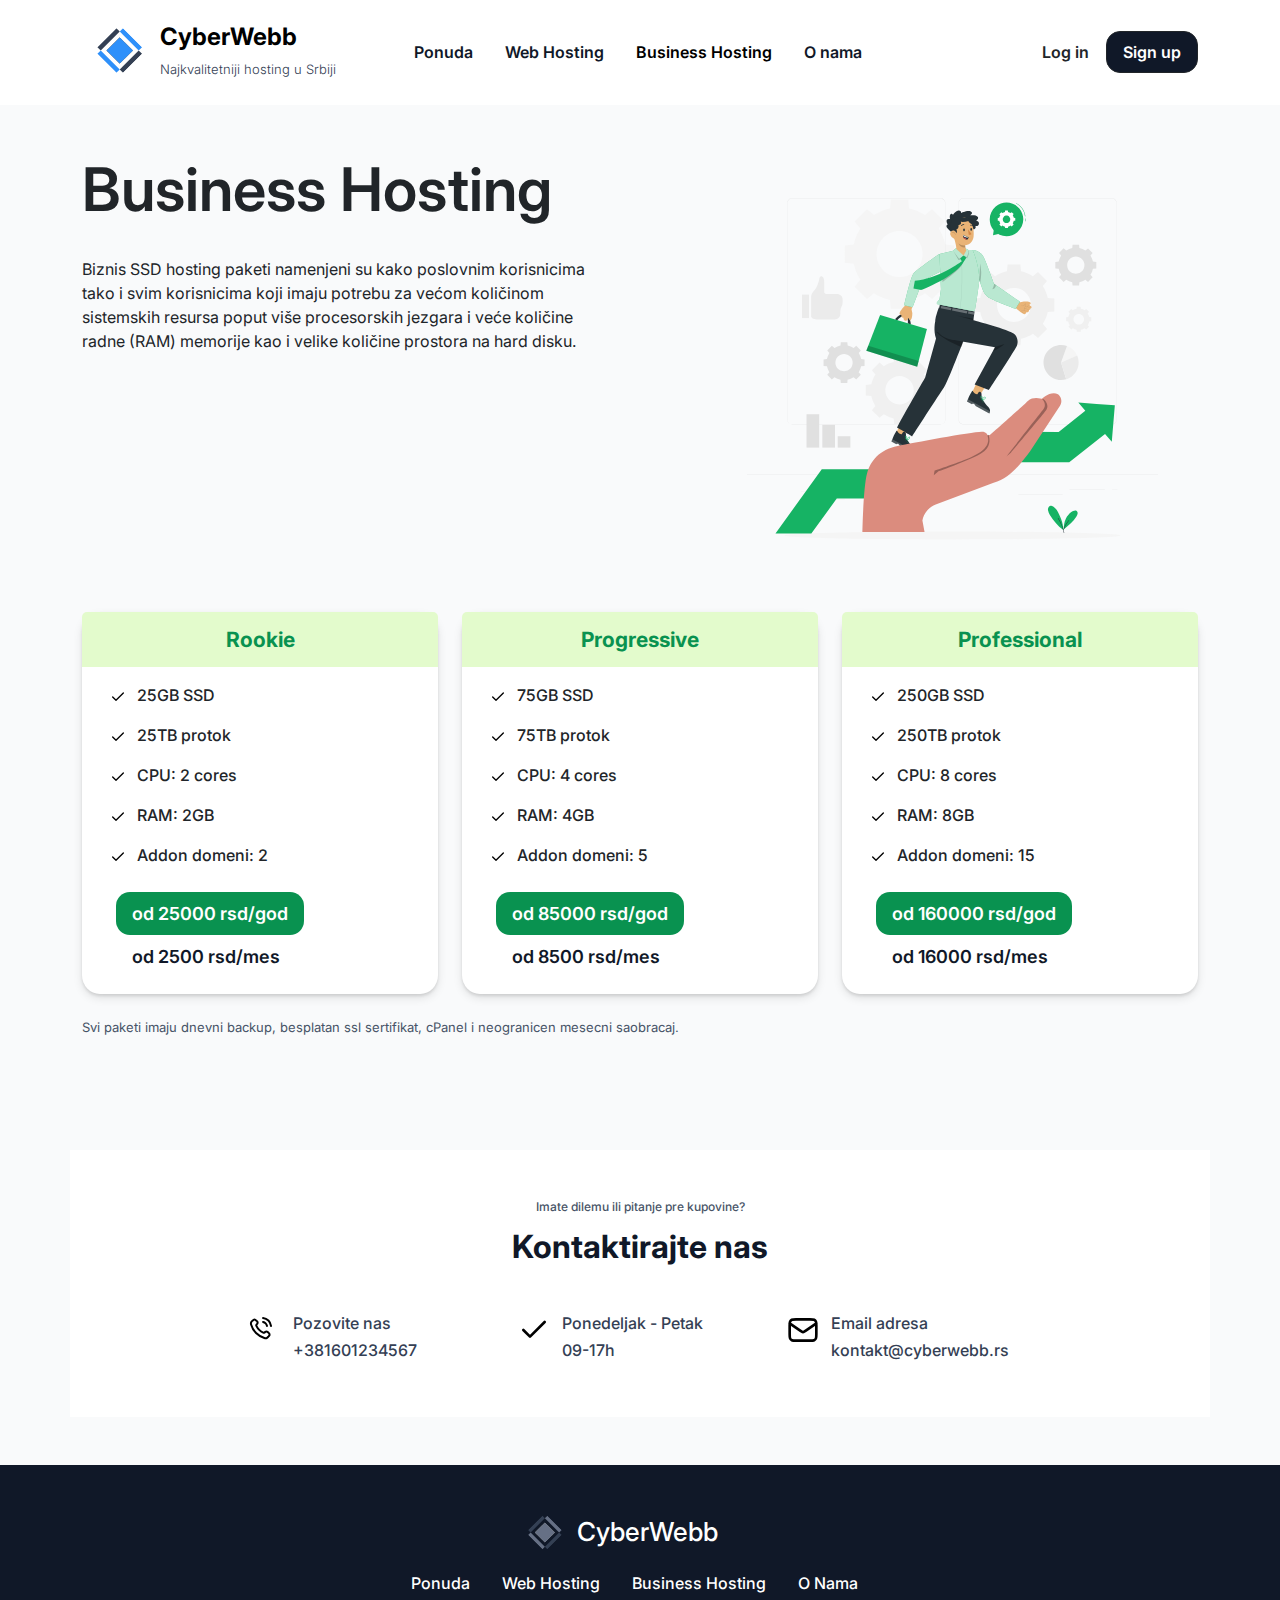
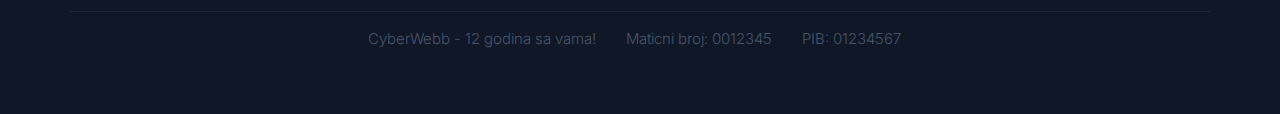
==== business-hosting.html @ a725f258 "Added missing pages" ====
<!DOCTYPE html>
<html lang="en">
<head>
  <title>Bootstrap Example</title>
  <meta charset="utf-8">
  <meta name="viewport" content="width=device-width, initial-scale=1">
  <link href="https://cdn.jsdelivr.net/npm/bootstrap@5.2.3/dist/css/bootstrap.min.css" rel="stylesheet">
  <script src="https://cdn.jsdelivr.net/npm/bootstrap@5.2.3/dist/js/bootstrap.bundle.min.js"></script>

  <link rel="preconnect" href="https://fonts.googleapis.com">
  <link rel="preconnect" href="https://fonts.gstatic.com" crossorigin>
  <link href="https://fonts.googleapis.com/css2?family=Inter:wght@100;200;300;400;500;600;700;800;900&family=Roboto:wght@100&display=swap" rel="stylesheet">

  <link rel="stylesheet" href="mystyle.css">

</head>
<body>

<nav class="navbar navbar-expand-sm bg-white navbar-white">
  <div class="container">
    <a class="navbar-brand">
      <div class="container" style="min-width: 300px;">
        <div class="row">
          <div class="logo1" style="width: 20%">
            <img src="img/logouboji.svg" style="width: 52px;" class="center">
          </div>
          <div class="logotekst" style="width: 80%">
            <h3>CyberWebb</h3>
            <small>Najkvalitetniji hosting u Srbiji</small>
          </div>
        </div>
      </div>
    </a>
    <button class="navbar-toggler" type="button" data-bs-toggle="collapse" data-bs-target="#collapsibleNavbar">
      <span class="navbar-toggler-icon"></span>
    </button>
    <div class="collapse navbar-collapse" id="collapsibleNavbar">
      <ul class="navbar-nav me-auto">
        <li class="nav-item">
          <a class="nav-link" href="ponuda.html">Ponuda</a>
        </li>
        <li class="nav-item">
          <a class="nav-link" href="web-hosting.html">Web Hosting</a>
        </li>
        <li class="nav-item">
          <a class="nav-link active">Business Hosting</a>
        </li>
        <li class="nav-item">
          <a class="nav-link" href="#">O nama</a>
        </li>
      </ul>
      <form class="d-flex">
        <button class="btn btn-white" type="button">Log in</button>
        <button class="btn btn-dark" type="button">Sign up</button>
      </form>
    </div>
  </div>
</nav>

<div class="container-fluid front-page" style=" padding-bottom: 0;">
  <div class="container">
    <div class="row">
      <div class="col-sm-6">
        <h1>Business Hosting</h1>
        <br>
        <p>Biznis SSD hosting paketi namenjeni su kako poslovnim korisnicima tako i svim korisnicima koji imaju potrebu za većom količinom sistemskih resursa poput više procesorskih jezgara i veće količine radne (RAM) memorije kao i velike količine prostora na hard disku.</p>
        <br>
        <br>
      </div>
      <div class="col-sm-1">
      </div>
      <div class="col-sm-5">
        <img src="img/svgslika4.svg" style="max-width: 100%; position: relative;">
      </div>
    </div>
  </div>
</div>

<div class="container-fluid">
  <div class="container ponude business-paketi">
    <div class="row">
      <div class="col-lg-4 col-sm-12 mb-4">
        <div class="card junior">
          <div class="card-header">
            Rookie
          </div>
          <div class="card-body">
            <div class="container">
              <div class="row">
                <div class="col-1">
                  <img src="img/check.svg" style="height: 16px">
                </div>
                <div class="col-10">
                  <p>25GB SSD</p>
                </div>
              </div>
            </div>
            <div class="container">
              <div class="row">
                <div class="col-1">
                  <img src="img/check.svg" style="height: 16px">
                </div>
                <div class="col-10">
                  <p>25TB protok</p>
                </div>
              </div>
            </div>
            <div class="container">
              <div class="row">
                <div class="col-1">
                  <img src="img/check.svg" style="height: 16px">
                </div>
                <div class="col-10">
                  <p>CPU: 2 cores</p>
                </div>
              </div>
            </div>
            <div class="container">
              <div class="row">
                <div class="col-1">
                  <img src="img/check.svg" style="height: 16px">
                </div>
                <div class="col-10">
                  <p>RAM: 2GB</p>
                </div>
              </div>
            </div>
            <div class="container">
              <div class="row">
                <div class="col-1">
                  <img src="img/check.svg" style="height: 16px">
                </div>
                <div class="col-10">
                  <p>Addon domeni: 2</p>
                </div>
              </div>
            </div>
            <div class="container cena">
              <a class="btn btn-primary disabled">od 25000 rsd/god</a>
              <a class="btn btn-white disabled">od 2500 rsd/mes</a>
            </div>
          </div>
        </div>
      </div>
      <div class="col-lg-4 col-sm-12 mb-4">
        <div class="card medior">
          <div class="card-header ">
            Progressive
          </div>
          <div class="card-body">
            <div class="container">
              <div class="row">
                <div class="col-1">
                  <img src="img/check.svg" style="height: 16px;">
                </div>
                <div class="col-10">
                  <p>75GB SSD</p>
                </div>
              </div>
            </div>
            <div class="container">
              <div class="row">
                <div class="col-1">
                  <img src="img/check.svg" style="height: 16px;">
                </div>
                <div class="col-10">
                  <p>75TB protok</p>
                </div>
              </div>
            </div>
            <div class="container">
              <div class="row">
                <div class="col-1">
                  <img src="img/check.svg" style="height: 16px;">
                </div>
                <div class="col-10">
                  <p>CPU: 4 cores</p>
                </div>
              </div>
            </div>
            <div class="container">
              <div class="row">
                <div class="col-1">
                  <img src="img/check.svg" style="height: 16px;">
                </div>
                <div class="col-10">
                  <p>RAM: 4GB</p>
                </div>
              </div>
            </div>
            <div class="container">
              <div class="row">
                <div class="col-1">
                  <img src="img/check.svg" style="height: 16px;">
                </div>
                <div class="col-10">
                  <p>Addon domeni: 5</p>
                </div>
              </div>
            </div>
            <div class="container cena">
              <a class="btn btn-primary disabled">od 85000 rsd/god</a>
              <a class="btn btn-white disabled">od 8500 rsd/mes</a>
            </div>
          </div>
        </div>
      </div>
      <div class="col-lg-4 col-sm-12 mb-4">
        <div class="card senior">
          <div class="card-header ">
            Professional
          </div>
          <div class="card-body">
            <div class="container">
              <div class="row">
                <div class="col-1">
                  <img src="img/check.svg" style="height: 16px">
                </div>
                <div class="col-10">
                  <p>250GB SSD</p>
                </div>
              </div>
            </div>
            <div class="container">
              <div class="row">
                <div class="col-1">
                  <img src="img/check.svg" style="height: 16px">
                </div>
                <div class="col-10">
                  <p>250TB protok</p>
                </div>
              </div>
            </div>
            <div class="container">
              <div class="row">
                <div class="col-1">
                  <img src="img/check.svg" style="height: 16px">
                </div>
                <div class="col-10">
                  <p>CPU: 8 cores</p>
                </div>
              </div>
            </div>
            <div class="container">
              <div class="row">
                <div class="col-1">
                  <img src="img/check.svg" style="height: 16px">
                </div>
                <div class="col-10">
                  <p>RAM: 8GB</p>
                </div>
              </div>
            </div>
            <div class="container">
              <div class="row">
                <div class="col-1">
                  <img src="img/check.svg" style="height: 16px">
                </div>
                <div class="col-10">
                  <p>Addon domeni: 15</p>
                </div>
              </div>
            </div>
            <div class="container cena">
              <a class="btn btn-primary disabled">od 160000 rsd/god</a>
              <a class="btn btn-white disabled" style="padding-right: 0;">od 16000 rsd/mes</a>

            </div>
          </div>
        </div>
      </div>
    </div>
  </div>
  <div class="container napomena">
    <div>
      <p>Svi paketi imaju dnevni backup, besplatan ssl sertifikat, cPanel i neogranicen mesecni saobracaj.</p>
    </div>
  </div>
</div>

<div class="container-fluid">
  <div class="container" id="kontakt-kontenjer">
    <div class="container" id="kontakt-tekst">
      <div>
        <p>Imate dilemu ili pitanje pre kupovine?</p>
        <h2>Kontaktirajte nas</h2>
      </div>
    </div>
    <div class="container">
      <div class="row justify-content-center">
        <div class="col-sm-3">
          <div class="row">
            <div class="col-2">
              <div class=" center">
                <img src="img/phone.svg" style="height: 32px'">
              </div>
            </div>
            <div class="col-9">
              <h5>Pozovite nas</h5>
              <h5>+381601234567</h5>
            </div>
          </div>
        </div>
        <div class="col-sm-3">
          <div class="row">
            <div class="col-2">
              <img src="img/check.svg" style="height: 32px">
            </div>
            <div class="col-9">
              <h5>Ponedeljak - Petak</h5>
              <h5>09-17h</h5>
            </div>
          </div>
        </div>
        <div class="col-sm-3">
          <div class="row">
            <div class="col-2">
              <img src="img/mail.svg" style="height: 32px;">
            </div>
            <div class="col-9">
              <h5>Email adresa</h5>
              <h5>kontakt@cyberwebb.rs</h5>
            </div>
          </div>
        </div>
      </div>
    </div>
  </div>
</div>

<div class="container-fluid futer">
  <div class="container">
    <div class="row">
      <a class="navbar-brand">
      <div class="container" style="width: 350px;">
        <div class="row">
          <div class="c" style="width: 32%">
            <img src="img/logocrnobeli.svg" style="width: 40px; float:right;" class="center">
          </div>
          <div class="c center" style="width: 68%; padding: 0; padding-top: 3px;" id="logo-footer">
            <h3>CyberWebb</h3>
          </div>
        </div>
      </div>
    </a>
    <ul class="nav justify-content-center">
      <li class="nav-item">
        <a class="nav-link active" href="ponuda.html">Ponuda</a>
      </li>
      <li class="nav-item">
        <a class="nav-link" href="web-hosting.html">Web Hosting</a>
      </li>
      <li class="nav-item">
        <a class="nav-link" href="business-hosting.html">Business Hosting</a>
      </li>
      <li class="nav-item">
        <a class="nav-link" href="#">O Nama</a>
      </li>
    </ul>
    <hr>
    <ul class="nav justify-content-center">
      <li class="nav-item">
        <p class="nav-sivo">CyberWebb - 12 godina sa vama!</p>
      </li>
      <li class="nav-item">
        <p class="nav-sivo">Maticni broj: 0012345</p>
      </li>
      <li class="nav-item">
        <p class="nav-sivo">PIB: 01234567</p>
      </li>
    </ul>
  </div>
</div>

</body>
</html>
---- mystyle.css ----
/*
MOJE BOJE

blue 100 E0F2FE
blue 500 2E90FA
gray 900 101828
gray 700 344054
gray 600 475467
green 500 099250
green 100 E3FBCC
purple 100 ECE9FE
purple 500 6938EF

background F9FAFB
white FFFFFF

*/

body {
  background-color: #F9FAFB;
  font-family: 'Inter', sans-serif;
}

body > .container-fluid {
  padding-top: 3em;
  padding-bottom: 3em;
}

/*.container div{
  border: 1px solid black;
}*/


.navbar .logo1 {
  padding-top: 11px;
}
.navbar .logotekst {
  padding: 10px;
  padding-left: 18px;
}
.navbar h3 {
  padding: 0;
  margin: 0;
  font-weight: 700;
  font-size: 24px;
}
.navbar small {
  padding: 0;
  margin: 0;
  color: #344054;
  font-size: 13px;
  font-weight: 300;
}
.navbar .nav-link{
  font-weight: 600;
  color: #101828;
  font-size: 16px;
}
.navbar .nav-item {
  padding-left: 0.5em;
  padding-right: 0.5em;
}
.navbar .btn-dark {
  background-color: #101828;
  font-weight: 600;
  padding: 0.5em 1em 0.5em 1em;
  border-radius: 14px;
}
.navbar .btn-white {
  font-weight: 600;
  padding: 0.5em 1em 0.5em 1em;
  border-radius: 14px;
}


.front-page h1 {
  font-size: 60px;
  font-weight: 600;
}
.front-page .btn-primary {
  background-color: #2E90FA;
  padding-top: 8px;
  padding-bottom: 8px;
  padding-left: 50px;
  padding-right: 50px;
  border-radius: 14px;
}
.front-page .btn-white {
  padding: 8px 50px 8px 50px;
  border-radius: 14px;
}
.front-page .col-sm-6 {
  padding-right: 2em;
}
.front-page .btn {
  font-weight: 500;
}

.ponude .card-header {
  padding: 12px;
  font-size: 21px;
  font-weight: 700;
}
.ponude .card-body {
  font-weight: 500;
}
.ponude .cena {
  font-weight: 600;
  font-size: 18px;
  padding: 1em 1em 5px 1em;
}

.web-paketi .card-header {
  background-color: #E0F2FE;
  color: #2E90FA;
}
.web-paketi .cena .btn{
  font-weight: 600;
  font-size: 18px;
  border-radius: 14px;
  background-color: #2E90FA;
  border: none;
  opacity: 100%;
  padding: 8px 16px 8px 16px;
}
.business-paketi .card-header {
  background-color: #E3FBCC;
  color: #099250;
}
.business-paketi .cena .btn{
  font-weight: 600;
  font-size: 18px;
  border-radius: 14px;
  background-color: #099250;
  border: none;
  opacity: 100%;
  padding: 8px 16px 8px 16px;
}
.business-paketi .cena .btn-white{
  font-weight: 600;
  font-size: 18px;
  border-radius: 14px;
  color: #101828;
  background-color: #FFFFFF;
  border: none;
  opacity: 100%;
  padding: 8px 16px 8px 16px;
}
.business-paketi .cena {
  padding: 0.5em 1em 0 1em;
}


.opis h2 {
  font-weight: 600;
  padding-bottom: 0.5em;
}
.opis p {
  font-weight: 400;
  font-size: 13px;
  color: #344054;
}


.napomena {
  color: #475467;
  font-size: 13px;
}

.tabela .header {
  color: #FFFFFF;
  font-weight: 800;
}
.tabela .footer {
  font-weight: 600;
}

.center {
  display: block;
  margin: auto;
}

.ponude .card{
  border-radius: 5%;
}
.tabela .card{
  border-radius: 5%;
}

.web-hosting .card-header {
  background-color: #E0F2FE;
  color: #2E90FA;
}
.business-hosting .card-header {
  background-color: #E3FBCC;
  color: #099250;
}
.business-hosting .card-body {
  background-color: #101828;
  color: #FFFFFF;
}

.vps-hosting .card-header {
  background-color: #ECE9FE;
  color: #6938EF;
}

.dedicated-server .card-header {
  background-color: #101828;
  color: #FFFFFF;
}


.card-header {
  text-align: center;
}

.tabela .header {
  background-color: #2E90FA;
}

.tabela .footer {
  background-color: #F9FAFB;
}


.cene .slika {
  max-height: 200%;
  float: left;
}

.prelazite .slika {
  max-height: 200%;
  float: right;
}

.veliki-tekst {
  background-color: #FFFFFF;
  padding: 2em;
}

.futer {
  background-color: #101828;
}

#kontakt-kontenjer {
  background-color: #FFFFFF;
  padding: 2em;
  padding-top: 3em;
  padding-bottom: 3em;
}
#kontakt-kontenjer p{
  font-size: 12px;
  color: #475467;
  font-weight: 500;
  text-align: center;
  margin-bottom: 1em
}
#kontakt-kontenjer h2{
  font-size: 32px;
  color: #101828;
  font-weight: 700;
  padding-bottom: 0.5em;
  text-align: center;
  margin-bottom: 1em
}
#kontakt-kontenjer h5{
  font-size: 16px;
  color: #344054;
  font-weight: 500;
  padding: 0;
}

.futer .navbar-brand {
  color: #FFFFFF;
}
.futer .nav-link {
  color: #FFFFFF;
  font-weight: 500;
  padding: 16px;
}
.futer .nav-sivo {
  padding-left: 1em;
  padding-right: 1em;
  color: #475467;
  font-size: 15px;
  font-weight: 300;
}
.futer hr {
  color: #475467;
}
.futer h3 {
  font-size: 26px;
}

div.card-header {
  border: 0;
}

div.card {
  border: 0;
  box-shadow: 0 2px 3px 0 rgba(0, 0, 0, 0.1), 0 4px 10px 0 rgba(0, 0, 0, 0.1);
}




/*TODO

border radius ne menja i za elemente ispred carda
zasto ima ogroman pading ispod velikog teksta
logo i tekst namesti
sredi ikonice u kontaktirajte nas
velicine fontova





*/
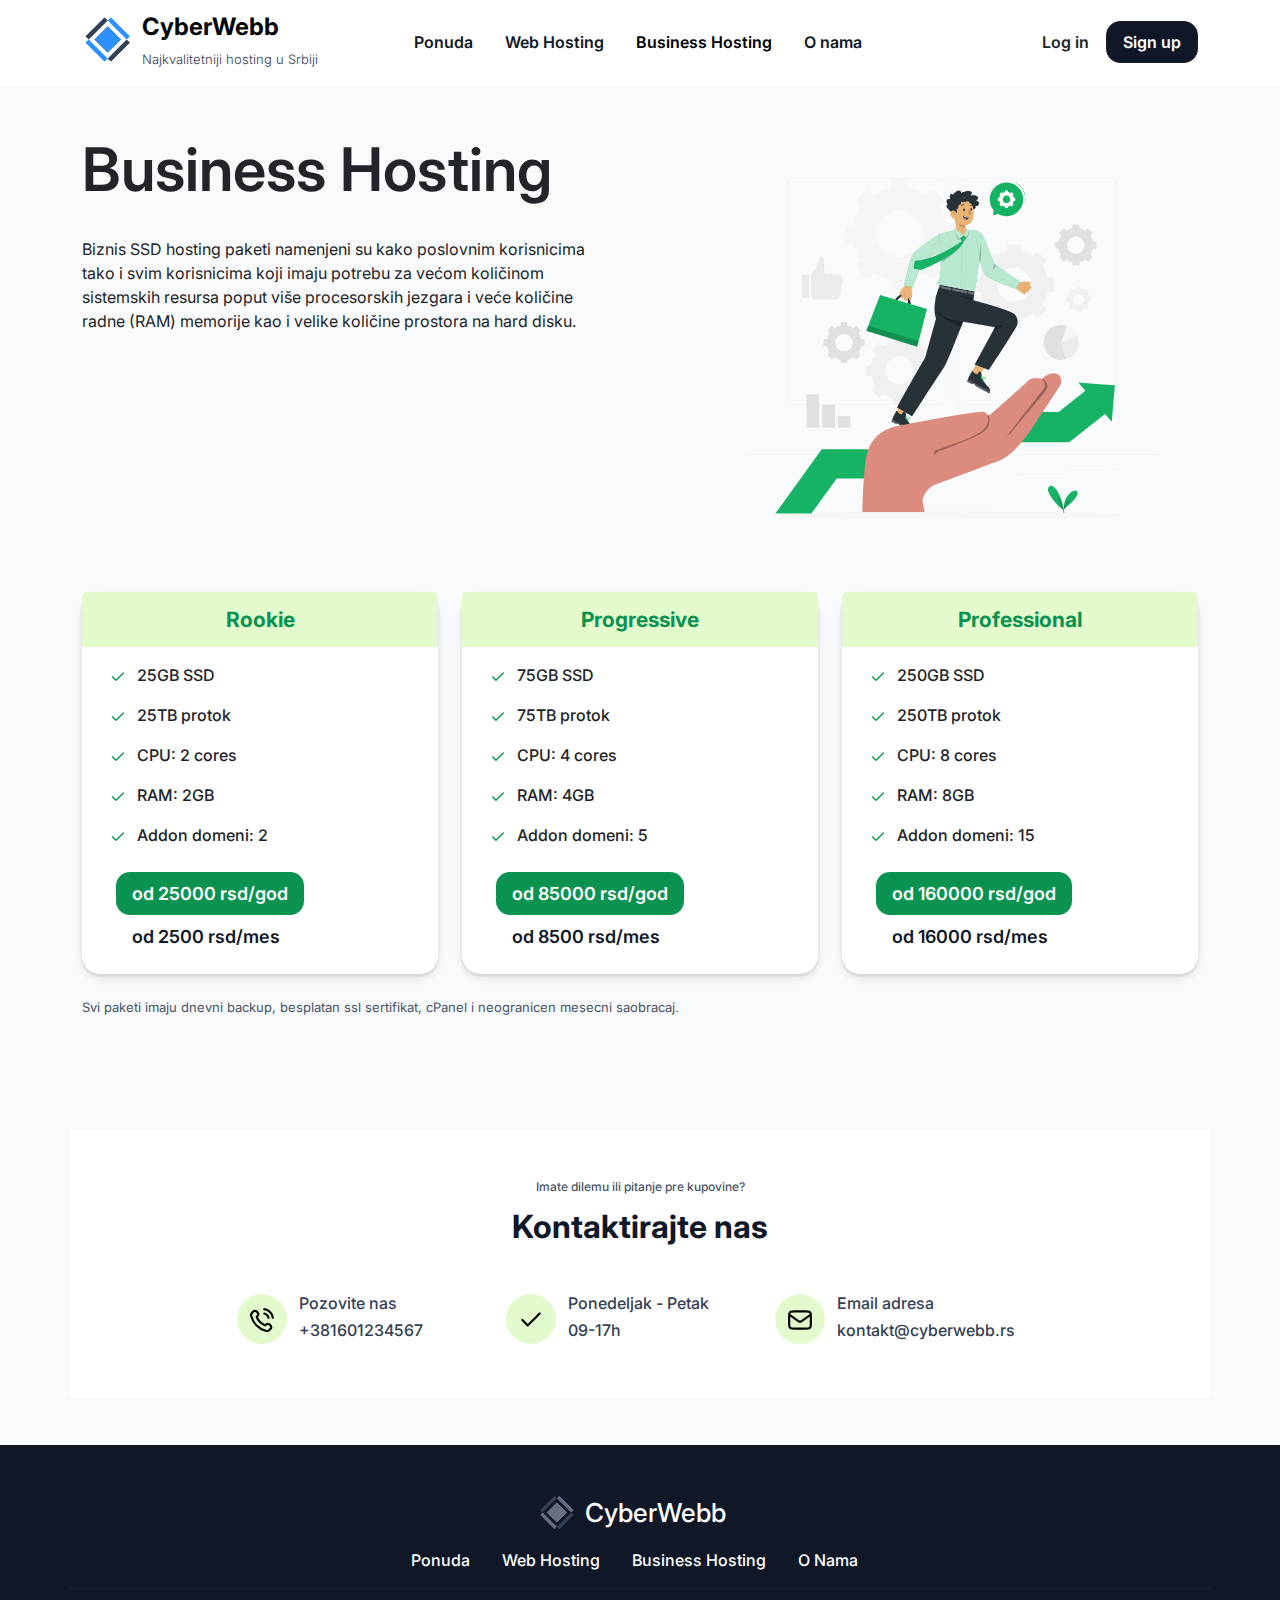
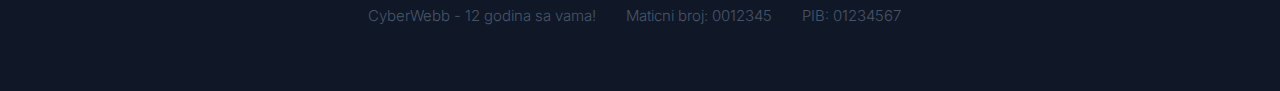
==== commit 626d638b: "Color fixes" ====
--- a/business-hosting.html
+++ b/business-hosting.html
@@ -21,10 +21,10 @@
     <a class="navbar-brand">
       <div class="container" style="min-width: 300px;">
         <div class="row">
-          <div class="logo1" style="width: 20%">
-            <img src="img/logouboji.svg" style="width: 52px;" class="center">
-          </div>
-          <div class="logotekst" style="width: 80%">
+          <div class="logo1" style="width: 20%; padding: 0; margin: 0;">
+            <img src="img/logouboji.svg" style="width: 52px;  padding: 0; margin: 0;" class="center">
+          </div>
+          <div class="logotekst" style="width: 80%; padding: 0; margin: 0;">
             <h3>CyberWebb</h3>
             <small>Najkvalitetniji hosting u Srbiji</small>
           </div>
@@ -88,7 +88,7 @@
             <div class="container">
               <div class="row">
                 <div class="col-1">
-                  <img src="img/check.svg" style="height: 16px">
+                  <img class="logo-imgg" src="img/check.svg" style="height: 16px">
                 </div>
                 <div class="col-10">
                   <p>25GB SSD</p>
@@ -98,7 +98,7 @@
             <div class="container">
               <div class="row">
                 <div class="col-1">
-                  <img src="img/check.svg" style="height: 16px">
+                  <img class="logo-imgg" src="img/check.svg" style="height: 16px">
                 </div>
                 <div class="col-10">
                   <p>25TB protok</p>
@@ -108,7 +108,7 @@
             <div class="container">
               <div class="row">
                 <div class="col-1">
-                  <img src="img/check.svg" style="height: 16px">
+                  <img class="logo-imgg" src="img/check.svg" style="height: 16px">
                 </div>
                 <div class="col-10">
                   <p>CPU: 2 cores</p>
@@ -118,7 +118,7 @@
             <div class="container">
               <div class="row">
                 <div class="col-1">
-                  <img src="img/check.svg" style="height: 16px">
+                  <img class="logo-imgg" src="img/check.svg" style="height: 16px">
                 </div>
                 <div class="col-10">
                   <p>RAM: 2GB</p>
@@ -128,7 +128,7 @@
             <div class="container">
               <div class="row">
                 <div class="col-1">
-                  <img src="img/check.svg" style="height: 16px">
+                  <img class="logo-imgg" src="img/check.svg" style="height: 16px">
                 </div>
                 <div class="col-10">
                   <p>Addon domeni: 2</p>
@@ -151,7 +151,7 @@
             <div class="container">
               <div class="row">
                 <div class="col-1">
-                  <img src="img/check.svg" style="height: 16px;">
+                  <img class="logo-imgg" src="img/check.svg" style="height: 16px;">
                 </div>
                 <div class="col-10">
                   <p>75GB SSD</p>
@@ -161,7 +161,7 @@
             <div class="container">
               <div class="row">
                 <div class="col-1">
-                  <img src="img/check.svg" style="height: 16px;">
+                  <img class="logo-imgg" src="img/check.svg" style="height: 16px;">
                 </div>
                 <div class="col-10">
                   <p>75TB protok</p>
@@ -171,7 +171,7 @@
             <div class="container">
               <div class="row">
                 <div class="col-1">
-                  <img src="img/check.svg" style="height: 16px;">
+                  <img class="logo-imgg" src="img/check.svg" style="height: 16px;">
                 </div>
                 <div class="col-10">
                   <p>CPU: 4 cores</p>
@@ -181,7 +181,7 @@
             <div class="container">
               <div class="row">
                 <div class="col-1">
-                  <img src="img/check.svg" style="height: 16px;">
+                  <img class="logo-imgg" src="img/check.svg" style="height: 16px;">
                 </div>
                 <div class="col-10">
                   <p>RAM: 4GB</p>
@@ -191,7 +191,7 @@
             <div class="container">
               <div class="row">
                 <div class="col-1">
-                  <img src="img/check.svg" style="height: 16px;">
+                  <img class="logo-imgg" src="img/check.svg" style="height: 16px;">
                 </div>
                 <div class="col-10">
                   <p>Addon domeni: 5</p>
@@ -214,7 +214,7 @@
             <div class="container">
               <div class="row">
                 <div class="col-1">
-                  <img src="img/check.svg" style="height: 16px">
+                  <img class="logo-imgg" src="img/check.svg" style="height: 16px">
                 </div>
                 <div class="col-10">
                   <p>250GB SSD</p>
@@ -224,7 +224,7 @@
             <div class="container">
               <div class="row">
                 <div class="col-1">
-                  <img src="img/check.svg" style="height: 16px">
+                  <img class="logo-imgg" src="img/check.svg" style="height: 16px">
                 </div>
                 <div class="col-10">
                   <p>250TB protok</p>
@@ -234,7 +234,7 @@
             <div class="container">
               <div class="row">
                 <div class="col-1">
-                  <img src="img/check.svg" style="height: 16px">
+                  <img class="logo-imgg" src="img/check.svg" style="height: 16px">
                 </div>
                 <div class="col-10">
                   <p>CPU: 8 cores</p>
@@ -244,7 +244,7 @@
             <div class="container">
               <div class="row">
                 <div class="col-1">
-                  <img src="img/check.svg" style="height: 16px">
+                  <img class="logo-imgg" src="img/check.svg" style="height: 16px">
                 </div>
                 <div class="col-10">
                   <p>RAM: 8GB</p>
@@ -254,7 +254,7 @@
             <div class="container">
               <div class="row">
                 <div class="col-1">
-                  <img src="img/check.svg" style="height: 16px">
+                  <img class="logo-imgg" src="img/check.svg" style="height: 16px">
                 </div>
                 <div class="col-10">
                   <p>Addon domeni: 15</p>
@@ -278,7 +278,7 @@
   </div>
 </div>
 
-<div class="container-fluid">
+<div class="container-fluid business-hosting">
   <div class="container" id="kontakt-kontenjer">
     <div class="container" id="kontakt-tekst">
       <div>
@@ -290,10 +290,8 @@
       <div class="row justify-content-center">
         <div class="col-sm-3">
           <div class="row">
-            <div class="col-2">
-              <div class=" center">
-                <img src="img/phone.svg" style="height: 32px'">
-              </div>
+            <div class="kruzici justify-content-center">
+              <img src="img/phone.svg" style="height: 26px;">
             </div>
             <div class="col-9">
               <h5>Pozovite nas</h5>
@@ -303,8 +301,8 @@
         </div>
         <div class="col-sm-3">
           <div class="row">
-            <div class="col-2">
-              <img src="img/check.svg" style="height: 32px">
+            <div class="kruzici justify-content-center">
+              <img src="img/check.svg" style="height: 26px">
             </div>
             <div class="col-9">
               <h5>Ponedeljak - Petak</h5>
@@ -314,8 +312,8 @@
         </div>
         <div class="col-sm-3">
           <div class="row">
-            <div class="col-2">
-              <img src="img/mail.svg" style="height: 32px;">
+            <div class="kruzici justify-content-center">
+              <img src="img/mail.svg" style="height: 26px;">
             </div>
             <div class="col-9">
               <h5>Email adresa</h5>
@@ -334,11 +332,11 @@
       <a class="navbar-brand">
       <div class="container" style="width: 350px;">
         <div class="row">
-          <div class="c" style="width: 32%">
-            <img src="img/logocrnobeli.svg" style="width: 40px; float:right;" class="center">
-          </div>
-          <div class="c center" style="width: 68%; padding: 0; padding-top: 3px;" id="logo-footer">
-            <h3>CyberWebb</h3>
+          <div class="c" style="width: 32%; padding: 0; margin: 0;">
+            <img src="img/logocrnobeli.svg" style="width: 40px; float:right; padding: 0; margin: 0;">
+          </div>
+          <div class="c center" style="width: 68%; padding: 0;" id="logo-footer">
+            <h3 style=" padding: 0 0 0 8px; margin: 0;">CyberWebb</h3>
           </div>
         </div>
       </div>
--- a/mystyle.css
+++ b/mystyle.css
@@ -29,6 +29,17 @@
 /*.container div{
   border: 1px solid black;
 }*/
+.kruzici {
+  width: 50px;
+  height: 50px;
+  text-align: center;
+  background-color: #E0F2FE;
+  border-radius: 50%;
+  padding-top: 12px;
+}
+.business-hosting .kruzici {
+    background-color: #E3FBCC;
+}
 
 
 .navbar .logo1 {
@@ -302,19 +313,13 @@
   box-shadow: 0 2px 3px 0 rgba(0, 0, 0, 0.1), 0 4px 10px 0 rgba(0, 0, 0, 0.1);
 }
 
-
-
-
-/*TODO
-
-border radius ne menja i za elemente ispred carda
-zasto ima ogroman pading ispod velikog teksta
-logo i tekst namesti
-sredi ikonice u kontaktirajte nas
-velicine fontova
-
-
-
-
-
-*/
+.logo-imgb {
+  filter: invert(53%) sepia(56%) saturate(4201%) hue-rotate(192deg) brightness(99%) contrast(98%);
+}
+.logo-imgg {
+  filter: invert(50%) sepia(90%) saturate(7017%) hue-rotate(146deg) brightness(99%) contrast(93%);
+}
+.logo-imgv {
+  filter: invert(25%) sepia(76%) saturate(4419%) hue-rotate(250deg) brightness(93%) contrast(101%);
+}
+
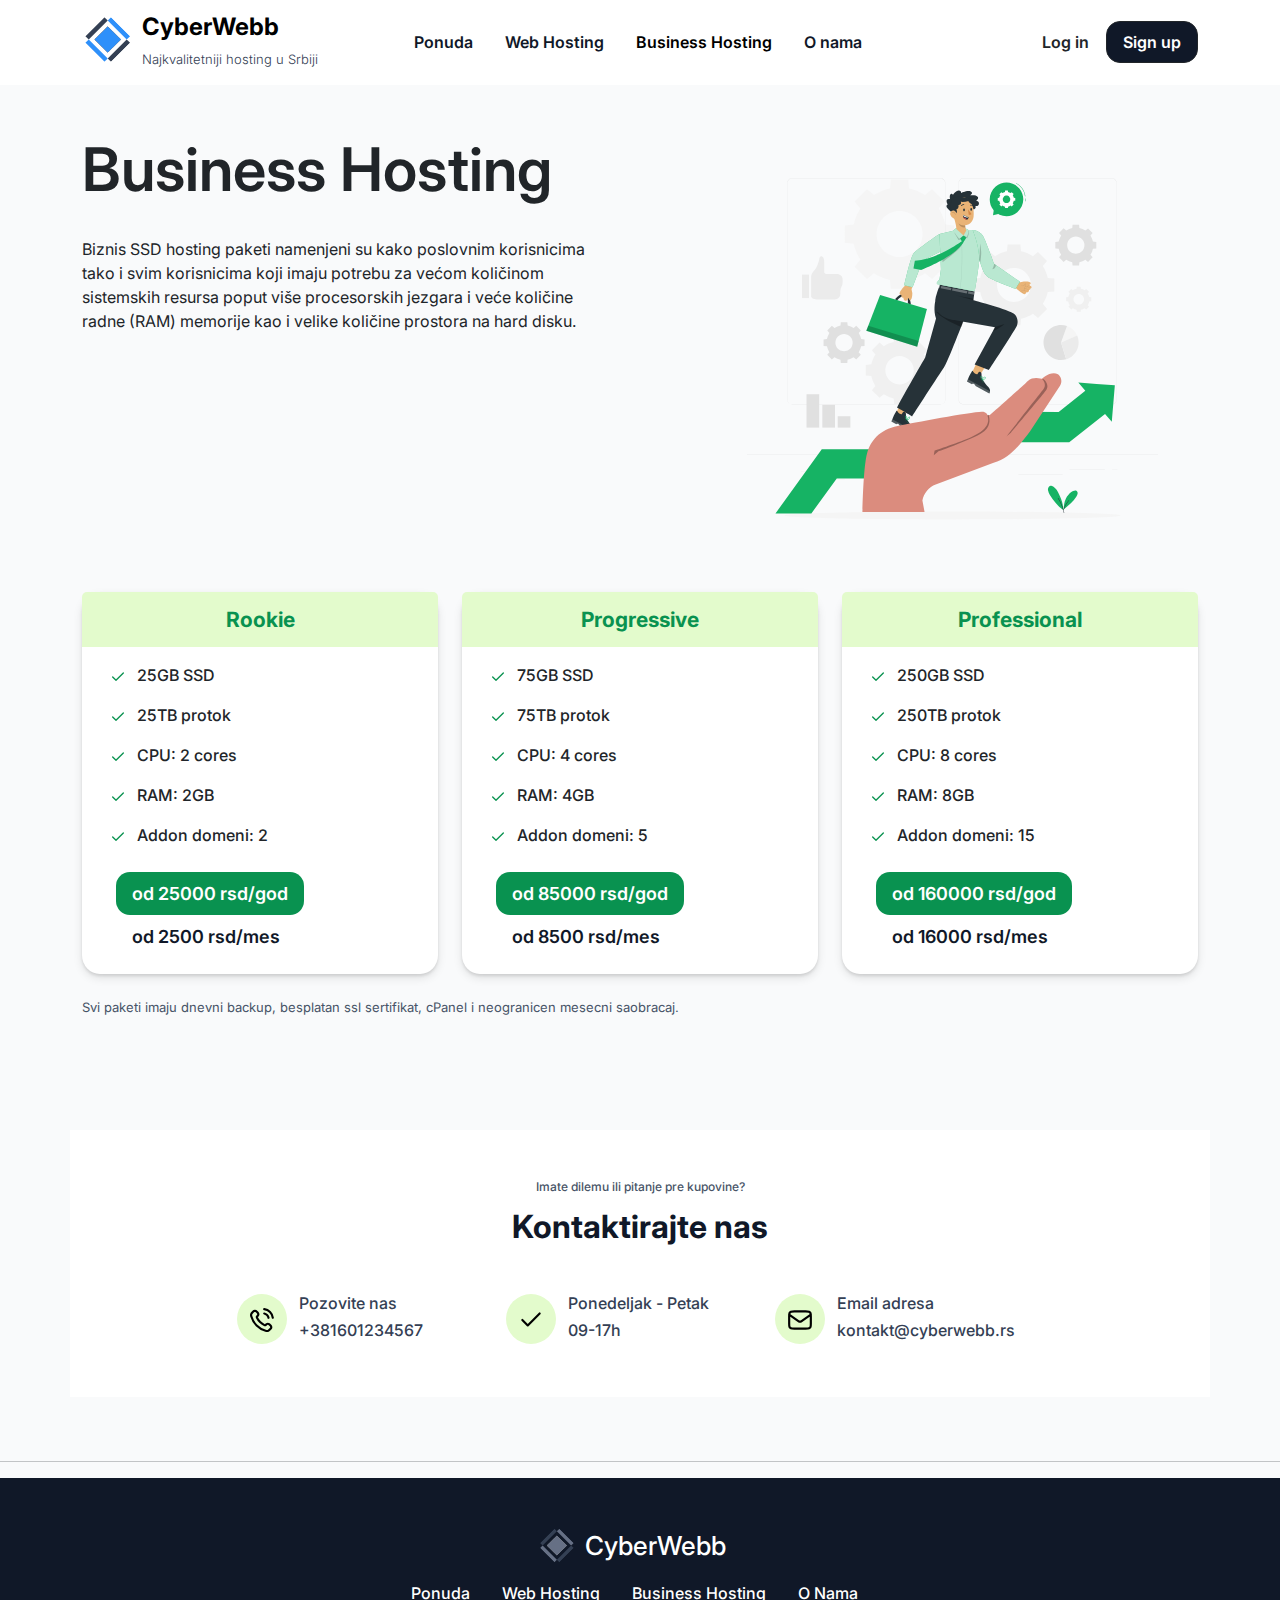
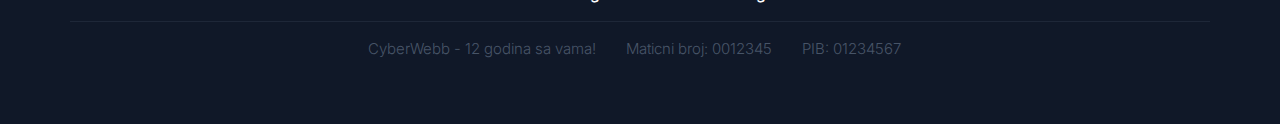
==== commit 402b5f44: "Design fixes" ====
--- a/business-hosting.html
+++ b/business-hosting.html
@@ -325,6 +325,7 @@
     </div>
   </div>
 </div>
+<hr>
 
 <div class="container-fluid futer">
   <div class="container">
